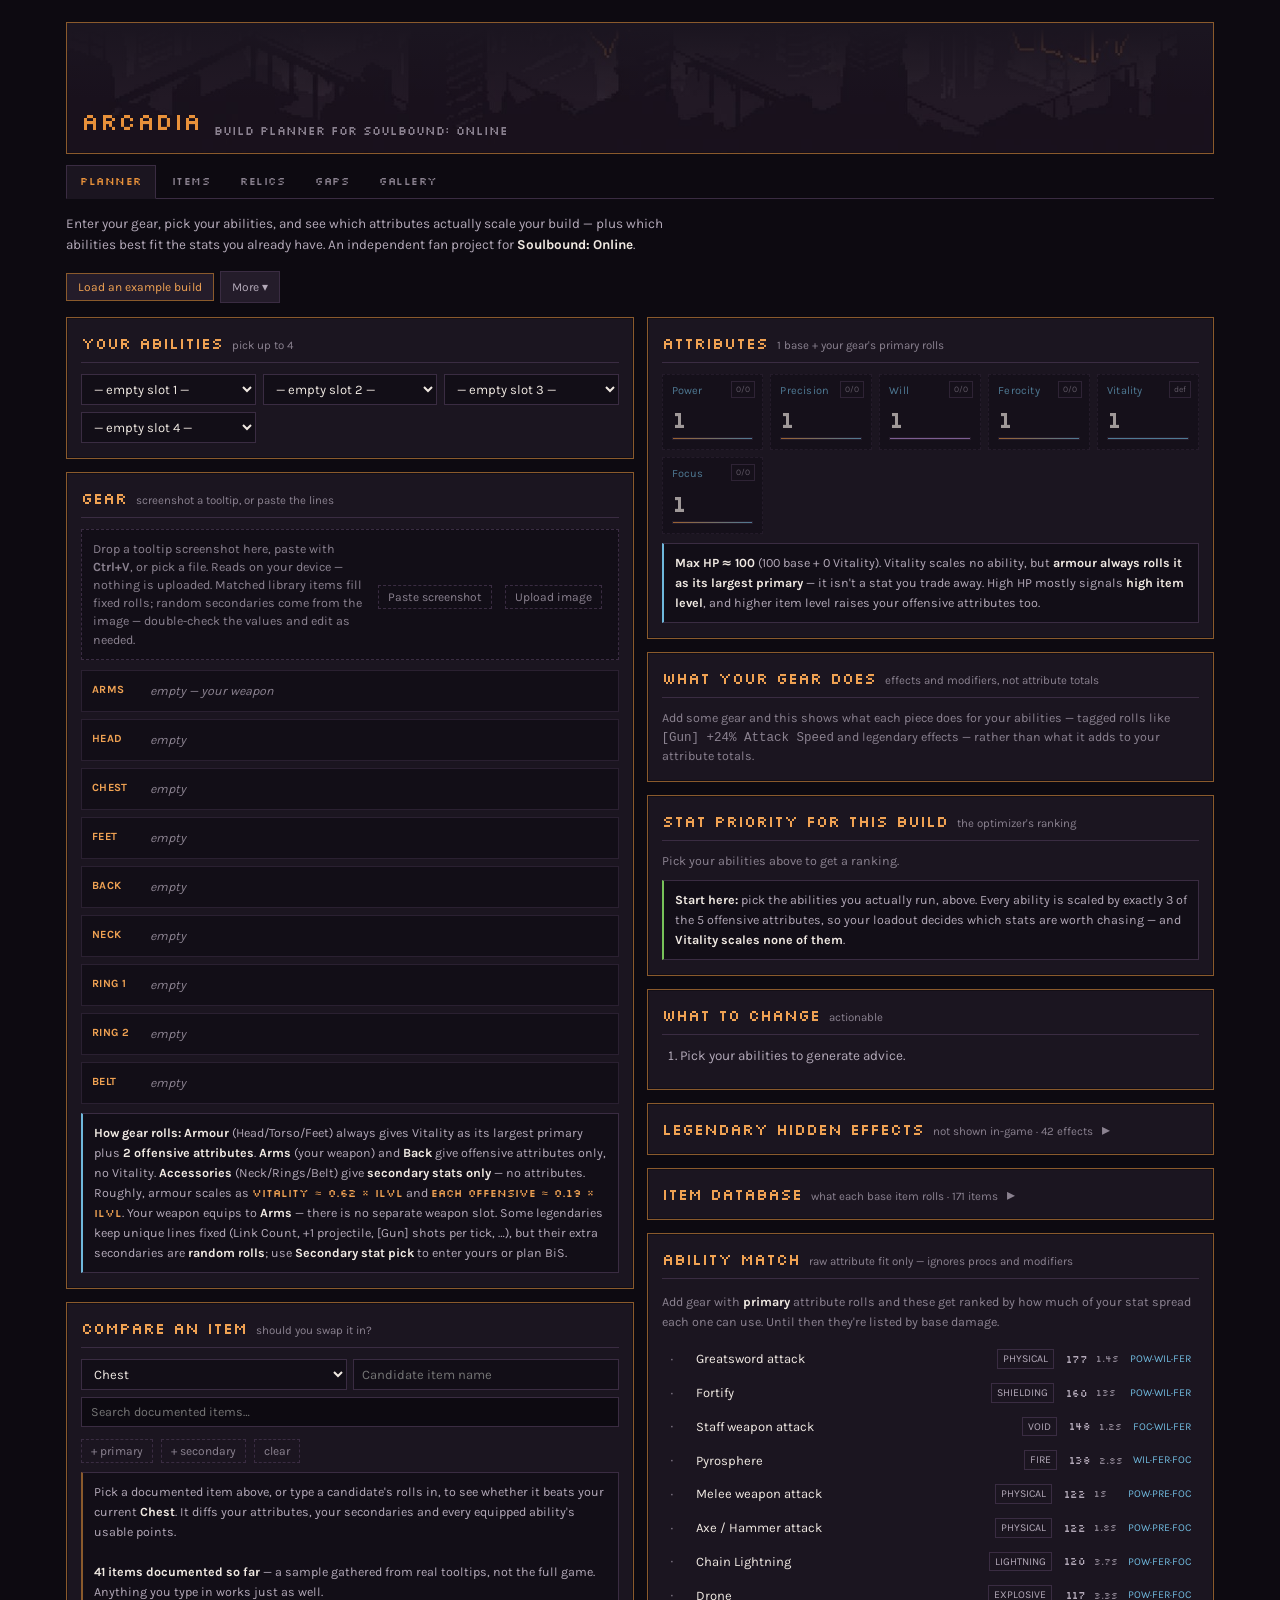
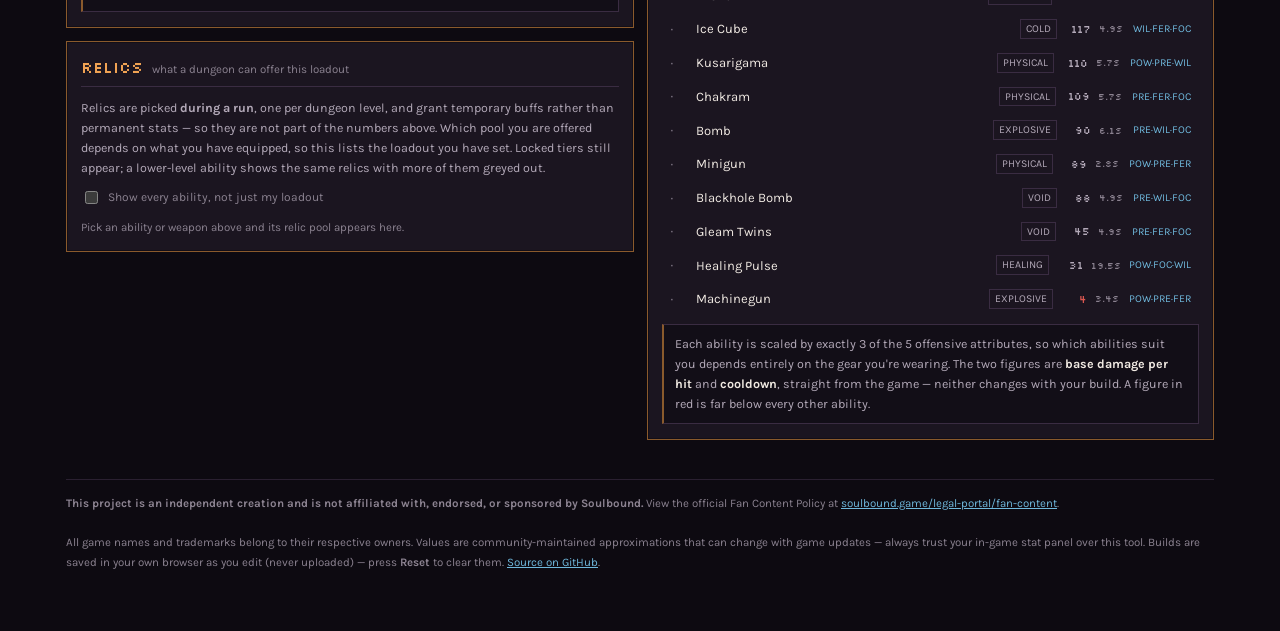
==== index.html @ 3fff6d4b "Put the gaps list in the nav It was reachable only from a line of body text on the item index, which" ====
<!doctype html>
<html lang="en">
<head>
<meta charset="utf-8"/>
<meta name="viewport" content="width=device-width, initial-scale=1"/>
<title>Arcadia — Build Planner &amp; Stat Optimizer for Soulbound: Online</title>
<meta name="description" content="Arcadia is a free build planner for Soulbound: Online. Find which of the six attributes — Power, Precision, Will, Ferocity, Vitality, Focus — actually scale your abilities, compare gear side by side, and share builds by link."/>
<link rel="canonical" href="https://arcadia.carl-prewitt.com/"/>
<meta name="robots" content="index,follow,max-image-preview:large"/>
<meta name="theme-color" content="#0D0A11"/>
<meta name="color-scheme" content="dark"/>
<meta property="og:type" content="website"/>
<meta property="og:site_name" content="Arcadia"/>
<meta property="og:title" content="Arcadia — Build Planner for Soulbound: Online"/>
<meta property="og:description" content="Arcadia: work out which attributes actually scale your Soulbound abilities, compare gear, and share builds by link. Free, no account, runs in your browser."/>
<meta property="og:url" content="https://arcadia.carl-prewitt.com/"/>
<!-- Absolute URL on purpose: Discord, Twitter and Slack crawlers fetch this
     separately and will not resolve a relative path or a data: URI. -->
<meta property="og:image" content="https://arcadia.carl-prewitt.com/og.jpg"/>
<meta property="og:image:width" content="1200"/>
<meta property="og:image:height" content="630"/>
<meta property="og:image:alt" content="Arcadia — a glowing amber letter A over a ruined city skyline, in pixel art."/>
<meta name="twitter:card" content="summary_large_image"/>
<meta name="twitter:title" content="Arcadia — Build Planner for Soulbound: Online"/>
<meta name="twitter:description" content="Which attributes actually scale your Soulbound abilities? Compare gear, plan builds, share by link."/>
<meta name="twitter:image" content="https://arcadia.carl-prewitt.com/og.jpg"/>
<link rel="icon" href="data:image/svg+xml,%3Csvg xmlns='http://www.w3.org/2000/svg' viewBox='0 0 32 32'%3E%3Crect width='32' height='32' fill='%231B1520'/%3E%3Crect x='3' y='3' width='26' height='26' fill='none' stroke='%23E8913A' stroke-width='2'/%3E%3Crect x='9' y='9' width='6' height='6' fill='%23E8913A'/%3E%3Crect x='17' y='17' width='6' height='6' fill='%236FB8DC'/%3E%3C/svg%3E"/>
<script type="application/ld+json">
{"@context":"https://schema.org","@graph":[
 {"@type":"WebApplication","name":"Arcadia",
  "applicationCategory":"GameApplication","operatingSystem":"Any (web browser)",
  "description":"Arcadia is a build planner and stat optimizer for the MMO Soulbound: Online. Calculates attribute totals, ranks which attributes scale your equipped abilities, compares gear, and shares builds by URL.",
  "offers":{"@type":"Offer","price":"0","priceCurrency":"USD"},
  "isAccessibleForFree":true,
  "browserRequirements":"Requires JavaScript",
  "about":{"@type":"VideoGame","name":"Soulbound: Online","publisher":{"@type":"Organization","name":"SpiderWare"}}},
 {"@type":"FAQPage","mainEntity":[
  {"@type":"Question","name":"Which attributes scale my abilities in Soulbound?",
   "acceptedAnswer":{"@type":"Answer","text":"Every ability is scaled by exactly three of the five offensive attributes — Power, Precision, Will, Ferocity and Focus. Vitality scales no ability at all; it only provides health, health regeneration and elemental resistances."}},
  {"@type":"Question","name":"Does Vitality increase damage in Soulbound?",
   "acceptedAnswer":{"@type":"Answer","text":"No. Vitality appears in no ability’s scaling, so it adds no damage. It is still unavoidable on armour, which always rolls Vitality as its largest primary stat, so high health mostly signals a high item level rather than a damage trade-off."}},
  {"@type":"Question","name":"What does item level mean in Soulbound?",
   "acceptedAnswer":{"@type":"Answer","text":"An item’s level equals the sum of its primary attribute points. Item level is therefore a fixed attribute budget, and two items of the same level differ only in how that budget is split between Vitality and offensive attributes."}},
  {"@type":"Question","name":"Do Soulbound stats have diminishing returns?",
   "acceptedAnswer":{"@type":"Answer","text":"Yes, for percentage stats. They follow a saturating curve, so the first point of an attribute is worth several times the thirty-fourth. Flat stats such as maximum health and health regeneration stay linear and never saturate."}}]}
]}
</script>
<link rel="stylesheet" href="arcadia.css?v=2c18959120"/>
</head>
<body>
<a href="#main" class="sr-only">Skip to planner</a>
<div class="wrap">
  <header role="banner"><h1>Arcadia</h1><span style="color:var(--faint);font-family:var(--mono);font-size:11.5px">build planner for Soulbound: Online</span></header>
  <!-- The catalogues used to be reachable only from a collapsed panel at the
       bottom of the page, which is no way to find anything. They are
       destinations rather than tool actions, so they live here rather than in
       the toolbar, where they would compete with the buttons that do things. -->
  <nav class="sitenav" aria-label="Sections">
    <a href="/" aria-current="page">Planner</a>
    <a href="/items">Items</a>
    <a href="/relics">Relics</a>
    <a href="/gaps">Gaps</a>
    <a href="/gallery.html">Gallery</a>
  </nav>
  <div class="tagline">Enter your gear, pick your abilities, and see which attributes actually scale your build &mdash; plus which abilities best fit the stats you already have. An independent fan project for <b>Soulbound: Online</b>.</div>

  <!-- One primary action, and it changes with state: an empty planner can't be
       shared, so the first thing offered is the thing that shows you what this
       does. Everything else is a later step and lives behind the overflow. -->
  <!-- Publish only makes sense once there's a build, so it appears with the share
       button rather than sitting dead on an empty page. Browse is a destination,
       not a tool action, so it's a link — visible always, but not competing with
       the buttons for weight. -->
  <div class="toolbar">
    <button class="btn primary" id="exampleBtn">Load an example build</button>
    <button class="btn primary" id="shareBtn" hidden>Copy share link</button>
    <button class="btn" id="pubBtn" hidden>Publish to gallery</button>
    <details class="more">
      <summary class="btn">More</summary>
      <div class="more-menu">
        <button class="btn" id="exportBtn">Export to file</button>
        <button class="btn" id="importBtn">Import from file</button>
        <button class="btn danger" id="clearBtn"
                title="Clears your gear, abilities and saved data">Reset everything</button>
      </div>
    </details>
    <input type="file" id="importFile" accept="application/json" style="display:none">
  </div>

  <div id="pubPanel" hidden>
    <div class="card" style="max-width:520px">
      <h2>Publish to the gallery <span class="hint">anyone can see this</span></h2>
      <input id="pubTitle" class="itemname-edit" maxlength="80" placeholder="Name your build — e.g. Heavy-hit Gleam Twins" aria-label="Build title">
      <input id="pubAuthor" class="itemname-edit" maxlength="40" placeholder="Your name (optional)" aria-label="Your name" style="margin-top:7px">
      <label class="sr-only" for="pubNotes">Notes about this build</label>
      <textarea id="pubNotes" class="qabox" rows="4" maxlength="800" style="width:100%;margin:7px 0 0"
        placeholder="How does it play? What should someone prioritise, and what would you swap first? (optional)"></textarea>
      <div class="fx" id="pubNotesCount" style="color:var(--faint);text-align:right;font-size:11.5px"></div>
      <div style="margin-top:9px;display:flex;gap:7px;flex-wrap:wrap">
        <button class="btn primary" id="pubGo">Publish</button>
        <button class="btn" id="pubCancel">Cancel</button>
      </div>
      <div class="note" id="pubMsg">Your gear, abilities and a title get published. Nothing else — no
        account, no email. You can ask for it to be removed at any time via the repo.</div>
    </div>
  </div>

  <main id="main" class="grid">
    <div>
      <div class="card" data-mo="1">
        <h2>Your abilities <span class="hint">pick up to 4</span></h2>
        <div class="lo" id="loadout"></div>
      </div>
      <div class="card" data-mo="2">
        <h2>Gear <span class="hint">screenshot a tooltip, or paste the lines</span></h2>
        <div class="shot" id="shotZone" tabindex="0"
             aria-label="Drop or paste an item tooltip screenshot">
          <div class="shot-top">
            <span class="shot-hint">Drop a tooltip screenshot here, paste with <b>Ctrl+V</b>, or pick a file. Reads on your device — nothing is uploaded. Matched library items fill fixed rolls; random secondaries come from the image — double-check the values and edit as needed.</span>
            <button type="button" class="addbtn" id="shotPaste">Paste screenshot</button>
            <button type="button" class="addbtn" id="shotFile">Upload image</button>
            <input type="file" id="shotInput" accept="image/*" hidden>
          </div>
          <div class="shot-status" id="shotStatus" hidden></div>
          <div id="shotPreview" hidden></div>
        </div>
        <div id="gear"></div>
        <div class="note info" id="itemRules"></div>
      </div>
      <div class="card" data-mo="8">
        <h2>Compare an item <span class="hint">should you swap it in?</span></h2>
        <div class="cmpbar">
          <select class="pick" id="cmpSlot" aria-label="Slot to compare against" onchange="setCmpSlot(this.value)"></select>
          <input class="itemname-edit" id="cmpName" placeholder="Candidate item name"
                 aria-label="Candidate item name" oninput="setCmpName(this.value)">
        </div>
        <div class="cmpbar libwrap" style="display:block">
          <input class="libfilter" id="cmpLibFilter" type="search" placeholder="Search documented items…"
                 aria-label="Search documented items" autocomplete="off"
                 oninput="libSearchCmp(this.value)" onfocus="libSearchCmp(this.value)"
                 onkeydown="libSearchKey(event,'__cmp')" style="width:100%;margin:0">
          <div class="libhits" id="libhits___cmp" hidden></div>
        </div>
        <div id="cmpRolls"></div>
        <button class="addbtn" onclick="addCmpRoll(1)">+ primary</button>
        <button class="addbtn" onclick="addCmpRoll(0)">+ secondary</button>
        <button class="addbtn" onclick="clearCmp()">clear</button>
        <div id="cmpOut"></div>
      </div>

      <div class="card" id="relicCard" data-mo="9">
        <h2>Relics <span class="hint">what a dungeon can offer this loadout</span></h2>
        <p class="relic-intro">Relics are picked <b>during a run</b>, one per dungeon level, and grant
          temporary buffs rather than permanent stats — so they are not part of the numbers above.
          Which pool you are offered depends on what you have equipped, so this lists the loadout
          you have set. Locked tiers still appear; a lower-level ability shows the same relics with
          more of them greyed out.</p>
        <label class="relic-all"><input type="checkbox" id="relicAll" onchange="renderRelics()">
          Show every ability, not just my loadout</label>
        <div id="relicBody"></div>
      </div>
    </div>

    <div>
      <div class="card" data-mo="3">
        <h2>Attributes <span class="hint">1 base + your gear's primary rolls</span></h2>
        <div class="attrs" id="attrs"></div>
        <div class="note" id="hpNote"></div>
      </div>
      <div class="card" data-mo="4">
        <h2>What your gear does <span class="hint">effects and modifiers, not attribute totals</span></h2>
        <div id="tagged"></div>
      </div>
      <div class="card" data-mo="5">
        <h2>Stat priority for this build <span class="hint">the optimizer's ranking</span></h2>
        <div id="priority"></div>
        <div class="note good" id="priNote"></div>
      </div>
      <div class="card" data-mo="6">
        <h2>What to change <span class="hint">actionable</span></h2>
        <ol class="advice" id="advice"></ol>
      </div>      <!-- These two are reference material, not answers. Open by request, so a
           player who came to compare one chest piece isn't scrolled past 7,000px
           of catalogue to reach their number. -->
      <details class="card ref" data-mo="10">
        <summary><h2>Legendary hidden effects <span class="hint">not shown in-game &middot; <span id="procCount">42</span> effects</span></h2></summary>
        <div id="procs"></div>
      </details>
      <details class="card ref" data-mo="11">
        <summary><h2>Item database <span class="hint">what each base item rolls &middot; <span id="itemCount">171</span> items</span></h2></summary>
        <label class="sr-only" for="itemq">Filter items</label>
        <input id="itemq" type="search" placeholder="filter — try &quot;t5 head&quot;, &quot;lunar&quot;, &quot;staff&quot;"
               oninput="renderItemDb()" style="width:100%;margin-bottom:8px">
        <div id="itemdb"></div>
        <div class="note" id="itemdbNote"></div>
        <p class="note"><a href="/items">Browse every item on its own page</a> &mdash; each one has a permalink you can paste in chat.</p>
      </details>
      <div class="card" data-mo="7">
        <h2>Ability match <span class="hint">raw attribute fit only &mdash; ignores procs and modifiers</span></h2>
        <div id="abilrank"></div>
        <div class="note" id="abilNote"></div>
      </div>
    </div>
  </main>
  <footer class="disc" id="disc"><b>This project is an independent creation and is not affiliated with, endorsed, or sponsored by Soulbound.</b> View the official Fan Content Policy at <a href="https://soulbound.game/legal-portal/fan-content" rel="noopener">soulbound.game/legal-portal/fan-content</a>.<br><br>All game names and trademarks belong to their respective owners. Values are community-maintained approximations that can change with game updates &mdash; always trust your in-game stat panel over this tool. Builds are saved in your own browser as you edit (never uploaded) &mdash; press <b>Reset</b> to clear them. <a href="https://github.com/rages4calm/arcadia" rel="noopener">Source on GitHub</a>.</footer>
</div>
<div class="toast" id="toast" role="status" aria-live="polite"></div>

<script src="data.js?v=3a790a31a4"></script>
<script src="app.js?v=2a5a3d4fa8"></script>
</body>
</html>
---- arcadia.css ----
/* Karla is one variable font covering both weights; it used to be
   embedded twice, byte-identical, for 64 KB of base64 in a file that is
   never cached. As files these are shared with the item pages too. */
@font-face{font-family:'Karla';src:url(fonts/karla.woff2) format('woff2');
  font-weight:400 700;font-style:normal;font-display:swap}
@font-face{font-family:'Silkscreen';src:url(fonts/silkscreen.woff2) format('woff2');
  font-weight:400;font-style:normal;font-display:swap}
/* Fonts are embedded rather than fetched: the page must stay a single
     self-contained file, work from disk, and satisfy a CSP that allows no
     third-party origins. Latin subset only. */




  /* ------------------------------------------------------------------
     Palette and type are lifted from Soulbound's own item tooltips: warm
     near-black panel, amber rule, item name in amber, stat labels in cyan
     against white values, requirements in green. Dark isn't a default here
     — the game is dark, and the point is that a build reads like something
     you'd see in game.
     ------------------------------------------------------------------ */
  :root{
    --void:#0D0A11; --panel:#1B1520; --panel2:#241C2A; --sunk:#120E17;
    --edge:#3A2C42; --edge2:#2A2031;
    --amber:#E8913A; --amber-dim:#8A5A2C; --amber-ink:#F0A253;
    --ink:#F0E9E2; --dim:#B3A9B8; --faint:#8B8290;
    --cyan:#6FB8DC; --green:#77C25A; --gold:#E8C24A; --red:#D9564F;
    --hair:#4A3A54;
    /* semantic aliases the markup already uses */
    --acc:var(--amber); --acc2:var(--cyan); --good:var(--green);
    --warn:var(--gold); --bad:var(--red); --hl:var(--gold);
    --off:#E8913A; --def:#6FB8DC; --hyb:#B98CD8;
    --pixel:"Silkscreen","Courier New",monospace;
    --mono:"Silkscreen","Courier New",monospace;
    --sans:"Karla",system-ui,-apple-system,sans-serif;
    --ease:cubic-bezier(.22,1,.36,1); --dur:140ms;
    --z-sticky:10; --z-toast:40;
  }
  *{box-sizing:border-box}
  @media (prefers-reduced-motion: reduce){
    *,*::before,*::after{animation-duration:.01ms!important;transition-duration:.01ms!important}
  }
  a:focus-visible,button:focus-visible,select:focus-visible,input:focus-visible,
  summary:focus-visible,details:focus-visible{outline:2px solid var(--amber);outline-offset:2px}
  /* links default to browser blue otherwise, which is the one colour that
     does not belong anywhere near this palette */
  a{color:var(--cyan)}
  a:hover{color:var(--amber-ink)}
  .sr-only{position:absolute;width:1px;height:1px;padding:0;margin:-1px;overflow:hidden;
    clip:rect(0 0 0 0);white-space:nowrap;border:0}

  body{margin:0;background:var(--void);color:var(--ink);
    font-family:var(--sans);font-size:14.5px;line-height:1.5}
  .wrap{max-width:1180px;margin:0 auto;padding:22px 16px 60px}

  /* --- masthead: the game's name-box, blown up ------------------------ */
  /* Original pixel art commissioned for this project — no game assets are used.
     The horizon is anchored to the bottom edge and the title sits in the empty
     sky above it, which is how the piece was composed. */
  header[role="banner"]{position:relative;display:flex;align-items:flex-end;
    gap:12px;flex-wrap:wrap;min-height:132px;
    border:1px solid var(--amber-dim);background:var(--panel);
    padding:14px;margin-bottom:11px;overflow:hidden;
    box-shadow:inset 0 0 0 1px var(--sunk)}
  header[role="banner"]:before{content:"";position:absolute;inset:0;
    background:url("[data-uri]") bottom center / cover no-repeat;
    opacity:.5}
  header[role="banner"]:after{content:"";position:absolute;inset:0;
    background:linear-gradient(180deg,var(--panel) 4%,transparent 58%)}
  header[role="banner"] h1,header[role="banner"] span{position:relative;z-index:1}
  header[role="banner"] h1{margin:0;font-family:var(--pixel);font-weight:400;
    font-size:22px;letter-spacing:.5px;color:var(--amber);text-transform:none}
  .tagline{color:var(--dim);font-size:13.5px;max-width:78ch;margin:0 0 15px;line-height:1.6}
  .tagline b{color:var(--ink);font-weight:700}

  /* --- panels: item-tooltip trade dress ------------------------------ */
  .card{background:var(--panel);border:1px solid var(--amber-dim);
    padding:13px 14px 15px;margin-bottom:13px;
    box-shadow:inset 0 0 0 1px var(--sunk)}
  .card h2{margin:0 0 11px;font-family:var(--pixel);font-weight:400;font-size:12.5px;
    letter-spacing:.4px;color:var(--amber-ink);text-transform:uppercase;
    border-bottom:1px solid var(--edge);padding-bottom:7px;
    display:flex;align-items:baseline;gap:9px;flex-wrap:wrap}
  .hint{font-family:var(--sans);font-size:11.5px;color:var(--faint);
    text-transform:none;letter-spacing:0;font-weight:400}
  .grid{display:grid;grid-template-columns:1fr 1fr;gap:13px;align-items:start}
  @media (max-width:920px){ .grid{grid-template-columns:1fr} }
  /* Phone: dissolve the two layout columns so the cards become one
     flow, then order them inputs -> answers -> tools -> reference,
     instead of the whole left column landing before any answer. */
  @media (max-width:920px){
    .grid{display:flex;flex-direction:column}
    .grid>div{display:contents}
    .grid [data-mo]{order:50}
    .grid [data-mo="1"]{order:1}
    .grid [data-mo="2"]{order:2}
    .grid [data-mo="3"]{order:3}
    .grid [data-mo="4"]{order:4}
    .grid [data-mo="5"]{order:5}
    .grid [data-mo="6"]{order:6}
    .grid [data-mo="7"]{order:7}
    .grid [data-mo="8"]{order:8}
    .grid [data-mo="9"]{order:9}
    .grid [data-mo="10"]{order:10}
    .grid [data-mo="11"]{order:11}
  }


  /* --- controls ------------------------------------------------------- */
  .toolbar{display:flex;gap:6px;flex-wrap:wrap;margin-bottom:14px;align-items:center}
  .btn{background:var(--panel2);border:1px solid var(--edge);color:var(--dim);
    padding:6px 11px;cursor:pointer;font-family:var(--pixel);font-size:10.5px;
    letter-spacing:.3px;text-transform:uppercase;transition:all var(--dur) var(--ease)}
  .btn:hover{border-color:var(--amber-dim);color:var(--ink);background:#2C2233}
  .btn.primary{border-color:var(--amber-dim);color:var(--amber-ink)}
  .btn.primary:hover{background:#33261C;border-color:var(--amber)}
  .addbtn{background:transparent;border:1px dashed var(--edge);color:var(--faint);
    padding:4px 9px;cursor:pointer;font-family:var(--pixel);font-size:9.5px;
    text-transform:uppercase;margin:5px 5px 0 0}
  .addbtn:hover{border-color:var(--amber-dim);color:var(--amber-ink)}
  input,select,textarea{background:var(--sunk);border:1px solid var(--edge);color:var(--ink);
    padding:6px 8px;font-family:var(--sans);font-size:13px}
  input:focus:not(:focus-visible),select:focus:not(:focus-visible),
  textarea:focus:not(:focus-visible){border-color:var(--amber-dim);outline:none}
  input:focus,select:focus,textarea:focus{border-color:var(--amber-dim)}
  select.pick{width:100%;font-family:var(--sans)}
  .itemname-edit{width:100%}
  .cmpbar{display:flex;gap:6px;margin-bottom:7px}
  .nameRow{display:flex;gap:6px;margin-bottom:7px} .nameRow input.lv{width:78px}
  .lo{display:grid;grid-template-columns:repeat(auto-fit,minmax(min(165px,100%),1fr));gap:7px}

  /* --- attribute block: the game's Primary section -------------------- */
  .attrs{display:grid;grid-template-columns:repeat(auto-fit,minmax(96px,1fr));gap:7px}
  .attr{position:relative;background:var(--sunk);border:1px solid var(--edge2);padding:8px 9px 9px}
  .attr .k{display:block;font-family:var(--sans);font-size:11px;color:var(--cyan);
    letter-spacing:.2px;margin-bottom:2px}
  .attr .val{font-family:var(--pixel);font-size:20px;font-weight:400;color:var(--ink)}
  .attr .cov{position:absolute;top:6px;right:7px;font-size:8.5px;font-family:var(--pixel);
    padding:1px 4px;border:1px solid var(--edge)}
  .attr.t-off{border-left:2px solid var(--amber)}
  .attr.t-def{border-left:2px solid var(--cyan)}
  .attr.t-hyb{border-left:2px solid var(--hyb)}

  /* --- gear slots ------------------------------------------------------ */
  .slot{background:var(--sunk);border:1px solid var(--edge2);padding:9px 10px;margin-bottom:7px}
  .slotname{font-family:var(--pixel);font-size:10px;text-transform:uppercase;
    letter-spacing:.4px;color:var(--amber-ink)}
  .itemname{color:var(--ink);font-size:13px}
  .ilvl{font-family:var(--pixel);font-size:9.5px;color:var(--faint)}
  .lvbadge{font-family:var(--pixel);font-size:9px;color:var(--gold);
    border:1px solid var(--amber-dim);padding:1px 5px}
  .rollrow{display:flex;gap:5px;align-items:center;margin-top:5px;flex-wrap:wrap}
  .rollrow .n{flex:1;min-width:110px} .rollrow .v{width:78px}
  .rollrow .p,.rollrow .dl{flex:0 0 auto}
  .tag,.tagsel{font-family:var(--sans);font-size:11.5px}
  .kind{font-family:var(--pixel);font-size:9px;color:var(--faint);text-transform:uppercase}
  .pri{color:var(--amber-ink)}
  .eff{font-family:var(--pixel);font-size:9.5px;padding:1px 5px;white-space:nowrap;
    border:1px solid var(--edge)}
  .dn{color:var(--faint)} .up{color:var(--green)}

  /* --- stat rows: value white, label cyan, exactly as in game ---------- */
  .arow{display:flex;align-items:center;gap:8px;padding:5px 7px;border:1px solid transparent}
  .arow+.arow{margin-top:2px}
  .arow.eq{background:#241C2A;border-color:var(--amber-dim)}
  .arow.sug{background:#1A2418;border-color:#3D5A34}
  .arow .rank{font-family:var(--pixel);font-size:9.5px;color:var(--faint);min-width:18px}
  .arow .nm{flex:1;min-width:0;overflow:hidden;text-overflow:ellipsis;white-space:nowrap;
    font-size:13px;color:var(--ink)}
  .arow .ty{font-family:var(--pixel);font-size:9px;padding:1px 5px;
    border:1px solid var(--edge);color:var(--dim);text-transform:uppercase}
  .arow .dmg{font-family:var(--pixel);font-size:9.5px;color:var(--dim);min-width:26px;
    text-align:right}
  .arow .dmg.weak{color:var(--red)}
  .arow .cd{font-family:var(--pixel);font-size:9px;color:var(--faint);min-width:26px}
  .scoped-sum{font-size:12.5px;line-height:1.55;color:var(--dim);
    border-left:2px solid var(--amber-dim);padding:2px 0 2px 10px;margin-bottom:11px}
  .scoped-sum .dim,.arow .dim{color:var(--faint)}
  .scoped-h{font-family:var(--pixel);font-size:9.5px;text-transform:uppercase;letter-spacing:.4px;
    color:var(--faint);margin:11px 0 5px}
  .scoped-h.bad{color:#E0996B}
  .arow .sc{font-family:var(--pixel);font-size:12px;min-width:34px;text-align:right;color:var(--ink)}
  .arow .by{font-family:var(--pixel);font-size:9px;color:var(--cyan);white-space:nowrap;flex:0 0 auto}
  .badge{font-size:8.5px;font-family:var(--pixel);padding:1px 5px;border:1px solid var(--edge)}
  .badge.eq{color:var(--amber-ink);border-color:var(--amber-dim)}
  .badge.sug{color:var(--green);border-color:#3D5A34}

  /* --- hidden-effect callouts ----------------------------------------- */
  .fx{font-size:12.5px;color:var(--dim);line-height:1.5}
  .fxbox{background:var(--sunk);border:1px solid var(--edge);
    border-left:2px solid var(--amber);padding:8px 10px;margin:6px 0 9px;
    font-size:12.5px;color:var(--dim)}
  .fxbox b{color:var(--amber-ink)}
  .fxtag{display:inline-block;font-family:var(--pixel);font-size:8.5px;letter-spacing:.5px;
    text-transform:uppercase;border:1px solid var(--amber-dim);color:var(--amber-ink);
    padding:1px 5px;margin-right:6px}
  .fxwho{color:var(--faint);font-size:11.5px;margin-top:4px}
  .verdict{font-family:var(--pixel);font-size:11px;text-transform:uppercase;letter-spacing:.3px}
  .why{color:var(--faint);font-size:12px;margin-top:3px}
  .eqv{color:var(--cyan)}

  .empty{color:var(--faint);font-size:12.5px;line-height:1.6;padding:2px 0}
  .empty b{color:var(--ink)}
  .note{font-size:12.5px;color:var(--dim);background:var(--sunk);border:1px solid var(--edge);
    border-left:2px solid var(--amber-dim);padding:9px 11px;margin-top:9px;line-height:1.6}
  .note b{color:var(--ink)} .note code{font-family:var(--pixel);font-size:11px;color:var(--amber-ink)}
  .note.info{border-left-color:var(--cyan)}
  .note.warn{border-left-color:var(--gold)}
  .secpick-note{margin:10px 0 6px}
  .rollrow .kind.pick{color:var(--cyan)}
  .bar{height:3px;background:var(--sunk);border:1px solid var(--edge2);overflow:hidden}
  .bar>i{display:block;height:100%;background:var(--amber)}
  .h{font-family:var(--pixel);font-size:10px;text-transform:uppercase;color:var(--faint);
    letter-spacing:.4px;margin:10px 0 5px}
  .t-off{color:var(--amber)} .t-def{color:var(--cyan)} .t-hyb{color:var(--hyb)}

  .qa{border:1px solid var(--edge2);background:var(--sunk);margin-top:7px}
  .qa summary{cursor:pointer;padding:7px 9px;font-size:12.5px;color:var(--dim);list-style:none}
  .qa summary::-webkit-details-marker{display:none}
  .qa summary:before{content:"+ ";font-family:var(--pixel);color:var(--amber-ink)}
  .qa[open] summary{border-bottom:1px solid var(--edge2)}
  .qa[open] summary:before{content:"- "}
  .qabox{width:calc(100% - 18px);margin:8px 9px 0;background:var(--void);
    border:1px solid var(--edge);color:var(--ink);padding:7px;
    font-family:var(--sans);font-size:12.5px;resize:vertical}
  .qa .addbtn{margin:6px 9px 9px}

  /* --- screenshot → gear ---------------------------------------------- */
  .shot{border:1px dashed var(--edge);background:var(--sunk);padding:10px 11px;margin-bottom:10px;
    transition:border-color var(--dur) var(--ease),background var(--dur) var(--ease)}
  .shot.drag{border-color:var(--amber-dim);background:#1E1826}
  .shot-top{display:flex;gap:8px;flex-wrap:wrap;align-items:center}
  .shot-hint{flex:1;min-width:140px;font-size:12.5px;color:var(--faint);line-height:1.45}
  .shot-status{font-size:12.5px;color:var(--cyan);margin-top:8px}
  .shot-status.err{color:var(--red)}
  .shot-prev{display:flex;gap:12px;margin-top:10px;align-items:flex-start;flex-wrap:wrap}
  .shot-prev img{width:96px;height:auto;border:1px solid var(--edge2);background:var(--void);
    image-rendering:pixelated;flex:0 0 auto}
  .shot-meta{flex:1;min-width:180px;font-size:13px;line-height:1.5;color:var(--dim)}
  .shot-meta b{color:var(--ink);font-weight:600}
  .shot-meta .slotpill{display:inline-block;font-size:11px;padding:2px 7px;border:1px solid var(--amber-dim);
    color:var(--amber-ink);margin-left:6px;vertical-align:middle}
  .shot-rolls{margin:7px 0 0;padding:0;list-style:none}
  .shot-rolls li{font-size:12.5px;color:var(--dim);padding:2px 0}
  .shot-rolls li .k{color:var(--faint);font-size:11px;margin-right:6px}
  .shot-rolls li.fix{color:var(--cyan)}
  .shot-rolls li.db .k{color:var(--amber-ink)}
  .shot-rolls li.ocr .k{color:var(--cyan)}
  .shot-rolls li.bad{color:var(--red)}
  .shot-rolls li.bad .k{color:var(--red)}
  .radv{border:1px solid var(--amber-dim);background:#1B1520;padding:11px 12px;margin-bottom:14px}
  .radv h3{font-family:var(--pixel);font-size:10px;text-transform:uppercase;letter-spacing:.5px;
    color:var(--amber-ink);margin:0 0 7px}
  .radv .lead{color:var(--dim);font-size:12.5px;line-height:1.55;margin:0 0 9px}
  .radv .theme{display:inline-block;border:1px solid var(--edge);color:var(--faint);
    font-size:10.5px;padding:1px 6px;margin:0 4px 4px 0}
  .radv ul{margin:0;padding-left:18px}
  .radv li{color:var(--dim);font-size:12.5px;line-height:1.5;margin:3px 0}
  .radv li .ab{color:var(--cyan)}
  .radv li .why{color:var(--faint);font-size:11.5px}
  .radv .bad li .why{color:#E0996B}
  .radv .bad h3{color:#E0996B}
  .radv .bad{margin-top:10px;border-top:1px solid var(--edge2);padding-top:9px}
  .relic-intro{color:var(--dim);font-size:12.5px;line-height:1.6;margin:0 0 10px}
  .relic-all{display:flex;gap:7px;align-items:center;color:var(--faint);font-size:12px;
    margin-bottom:12px;cursor:pointer}
  .relic-ab{border:1px solid var(--edge2);background:var(--sunk);margin-bottom:8px}
  .relic-ab>summary{cursor:pointer;padding:9px 11px;list-style:none;display:flex;
    align-items:center;gap:9px;flex-wrap:wrap}
  .relic-ab>summary::-webkit-details-marker{display:none}
  .relic-ab>summary::before{content:"\25B8";color:var(--faint);font-size:10px}
  .relic-ab[open]>summary::before{content:"\25BE"}
  .relic-ab .an{color:var(--amber-ink);font-size:13px}
  .relic-ab .ac{color:var(--faint);font-size:11.5px;margin-left:auto}
  .relic-ab .eq{border:1px solid var(--amber-dim);color:var(--amber-ink);font-size:10px;
    padding:1px 6px;font-family:var(--pixel)}
  .relic-in{padding:2px 11px 11px}
  .relic-br{margin-top:9px}
  .relic-br .bn{color:var(--cyan);font-size:12px;margin-bottom:3px}
  .relic-br ol{margin:0;padding-left:20px}
  .relic-br li,.relic-sa li{color:var(--dim);font-size:12.5px;line-height:1.55;margin:2px 0}
  .relic-sa{margin-top:11px;border-top:1px solid var(--edge2);padding-top:8px}
  .relic-sa .bn{color:var(--faint);font-size:11px;font-family:var(--pixel);
    text-transform:uppercase;letter-spacing:.4px;margin-bottom:4px}
  .relic-sa ul{margin:0;padding-left:20px}
  .rtag{font-size:10px;padding:1px 5px;margin-left:5px;border:1px solid var(--edge);
    color:var(--faint);white-space:nowrap}
  .rtag.dot{border-color:#7A4430;color:#E0996B}
  .rtag.conv{border-color:var(--cyan-dim,#2E5468);color:var(--cyan)}

  .shot-rolls li.uncertain{color:var(--gold)}
  .shot-value{width:64px;margin:0 5px 0 1px;padding:2px 5px;background:var(--void);
    border:1px solid var(--edge2);color:var(--ink);font:inherit;font-size:12.5px}
  .shot-value:focus{border-color:var(--amber-dim)}
  .shot-value:focus:not(:focus-visible){outline:none}
  .shot-rolls li .note{display:block;font-size:11.5px;color:var(--faint);margin:1px 0 4px 2.6em}
  .shot-rolls li.bad .note{color:#e08596}
  .shot-rolls li.uncertain .note{color:var(--gold)}
  .shot-warn{margin-top:8px;font-size:12.5px;color:var(--gold);line-height:1.45}
  .shot-actions{display:flex;gap:7px;flex-wrap:wrap;margin-top:9px}
  .libwrap{margin-bottom:7px;position:relative}
  .libfilter{width:100%;margin-bottom:5px;background:var(--void);border:1px solid var(--edge);
    color:var(--ink);padding:7px 9px;font-family:var(--sans);font-size:12.5px}
  .libhits{position:absolute;left:0;right:0;top:100%;z-index:20;max-height:220px;overflow:auto;
    background:var(--panel2);border:1px solid var(--amber-dim);box-shadow:0 8px 22px rgba(0,0,0,.55)}
  .libhits[hidden]{display:none}
  .libhit{display:block;width:100%;text-align:left;border:0;border-bottom:1px solid var(--edge2);
    background:transparent;color:var(--ink);padding:9px 11px;font:inherit;font-size:12.5px;cursor:pointer}
  .libhit:hover,.libhit:focus,.libhit.active{background:#1E1826;color:var(--amber-ink)}
  .libhit:focus:not(:focus-visible){outline:none}
  .libhit .meta{color:var(--faint);font-size:11.5px}
  .libhits .libempty{padding:10px 11px;color:var(--faint);font-size:12.5px}
  .rollrow.locked{opacity:.9}
  .rollrow .kind.fixed{color:var(--amber-ink)}
  .rollrow button.dup{color:var(--cyan);border-color:var(--edge)}
  .slot .body{display:flex;flex-direction:column}
  @media (max-width:520px){
    .qa{order:-1;margin-top:0;margin-bottom:10px;border-color:var(--amber-dim)}
    .qa summary{font-size:14px;padding:12px;font-weight:600;color:var(--ink)}
    .qabox{font-size:16px;min-height:120px;padding:10px}
    .qa .addbtn{display:block;width:calc(100% - 18px);margin:8px 9px 12px;padding:12px 14px;
      font-size:15px;font-weight:600;text-align:center}
    .libfilter{font-size:16px;padding:10px 11px}
    .libhits{max-height:260px}
    .libhit{padding:12px 11px;font-size:14px}
    /* WCAG 2.5.8 asks for 24px; these were 22-23px and are the controls a
       player uses most, one per roll, several per slot. */
    .rollrow select,.rollrow input,.rollrow button{min-height:34px}
    .rollrow button{min-width:34px}
    .shot-value{min-height:34px;font-size:16px}
  }

  .toast{position:fixed;left:50%;bottom:24px;transform:translateX(-50%);
    background:var(--panel2);border:1px solid var(--amber-dim);color:var(--ink);
    padding:14px 18px;font-family:var(--pixel);font-size:11px;text-transform:uppercase;
    z-index:var(--z-toast);box-shadow:0 10px 36px rgba(0,0,0,.65);max-width:min(420px,92vw);
    display:flex;align-items:center;justify-content:center;gap:12px;flex-wrap:wrap;text-align:center;
    line-height:1.45}
  .disc{color:var(--faint);font-size:11.5px;margin-top:26px;line-height:1.7;
    border-top:1px solid var(--edge2);padding-top:14px}
  .disc a{color:var(--cyan)}

  /* --- gear slot = a collapsed inventory line ------------------------- */
  .card,.slot,.arow,.dl,.pri{min-width:0}
  .slot{padding:0;overflow:hidden}
  .slot summary{list-style:none;cursor:pointer;padding:8px 10px;display:flex;gap:8px;
    align-items:center;background:var(--sunk);transition:background var(--dur) var(--ease)}
  .slot summary::-webkit-details-marker{display:none}
  .slot summary:hover{background:#1E1826}
  .slot[open] summary{border-bottom:1px solid var(--edge2)}
  .slotname{min-width:50px;flex:0 0 auto}
  .itemname{flex:1;min-width:0;overflow:hidden;text-overflow:ellipsis;white-space:nowrap;
    font-weight:500}
  .itemname.empty{color:var(--faint);font-weight:400;font-style:italic}
  .eff{flex:0 0 auto}
  .eff.hi{color:var(--green);border-color:#3D5A34}
  .eff.mid{color:var(--gold);border-color:#6A5A28}
  .eff.lo{color:var(--red);border-color:#6A2F2C}
  .slot .body{padding:9px 11px 11px;background:var(--panel)}

  /* ------------------------------------------------------------------
     Silkscreen is a bitmap face: it only renders on its own pixel grid,
     at multiples of 8. Below ~14px it stops reading as pixel art and
     starts reading as smudge — measured, most of the ink is anti-aliased
     partials — and it costs MORE width per glyph than Karla while doing it.
     So it earns the big moments (masthead, panel titles, the headline
     number) and nothing else. Every numeral and every small label is Karla,
     because the numbers are the entire payload of this tool.
     ------------------------------------------------------------------ */
  header[role="banner"] h1{font-size:24px}
  .card h2{font-size:16px;letter-spacing:0}
  .attr .val{font-size:24px}
  .arow .sc,.ilvl,.eff,.attr .cov,.lvbadge,.badge,.fxtag,.kind,.rank,
  .arow .by,.arow .ty,.slotname,.btn,.addbtn,.h,.verdict{
    font-family:var(--sans);letter-spacing:0}
  .btn,.addbtn{font-size:12px;text-transform:none}
  .slotname{font-size:11px;letter-spacing:.3px;font-weight:700}
  .arow .sc,.ilvl,.eff,.lvbadge,.attr .cov{font-variant-numeric:tabular-nums}
  .arow .ty,.arow .by,.badge,.fxtag,.kind{font-size:10.5px;text-transform:none}
  .h{font-size:11px;font-weight:700}

  /* the answer, sized like an answer -------------------------------- */
  .verdict{display:block;font-size:22px;line-height:1.25;font-weight:700;
    text-transform:none;padding:11px 13px;border:1px solid var(--edge);margin-bottom:9px}
  .verdict.good{background:#16210F;border-color:#3D5A34;color:#B6E5A8}
  .verdict.bad{background:#221319;border-color:#6A2F2C;color:#F0A9B3}
  .verdict.mixed{background:#221D10;border-color:#6A5A28;color:#E8D3A0}

  /* rules the renderer emits — restoring these in the new palette ---- */
  .attr.used{border-color:var(--amber-dim)}
  .attr.unused{opacity:.62;border-style:dashed}
  .cov.c3,.cov.c4{color:var(--green);border-color:#3D5A34}
  .cov.c2{color:var(--gold);border-color:#6A5A28}
  .cov.c1{color:var(--amber-ink);border-color:var(--amber-dim)}
  .cov.c0{color:var(--faint);border-color:var(--edge)}
  .note.good{border-left-color:var(--green)}
  ol.advice{margin:0;padding-left:18px}
  ol.advice li{margin:8px 0;font-size:13.5px;color:var(--dim)}
  ol.advice li b{color:var(--ink)}
  ol.advice li .why{display:block;font-size:12px;color:var(--faint);margin-top:2px}
  .toast{opacity:0;pointer-events:none;transition:opacity var(--dur) var(--ease)}
  .toast.on{opacity:1;pointer-events:auto}

  /* ------------------------------------------------------------------
     The honest tooltip. Deliberately a replica of the in-game item panel —
     amber name, cyan stat labels, white values — up to the rule. Everything
     below the rule is what the game does not tell you, and it is marked as
     such rather than blended in, because the distinction is the point.
     ------------------------------------------------------------------ */
  .tt{background:#150F1A;border:1px solid var(--amber);padding:11px 13px 12px;
    margin-bottom:10px;box-shadow:inset 0 0 0 1px #0A070E, 0 3px 14px rgba(0,0,0,.5)}
  .ttname{font-family:var(--pixel);font-size:16px;color:var(--amber);line-height:1.35}
  .ttsub{font-size:12px;color:var(--amber-ink);opacity:.85;margin-bottom:9px}
  .tthead{font-size:12.5px;font-weight:700;color:var(--ink);margin:9px 0 3px}
  .tthead.dim{color:var(--faint)}
  .ttrow{display:flex;gap:8px;align-items:baseline;font-size:13px;line-height:1.55}
  .ttv{color:var(--ink);font-variant-numeric:tabular-nums;white-space:nowrap}
  .ttl{color:var(--cyan)}
  .ttph .ttv{color:var(--faint);font-style:italic}
  .ttrule{height:1px;background:var(--amber-dim);margin:11px -13px 0;opacity:.65}
  .ttnote{font-size:12px;color:var(--faint);line-height:1.55;margin-top:3px}

  /* toolbar overflow ---------------------------------------------------- */
  .more{position:relative}
  .more>summary{list-style:none;display:inline-block}
  .more>summary::-webkit-details-marker{display:none}
  .more>summary:after{content:" ▾"}
  .more-menu{position:absolute;top:calc(100% + 4px);left:0;z-index:var(--z-sticky);
    display:flex;flex-direction:column;gap:4px;padding:6px;min-width:190px;
    background:var(--panel2);border:1px solid var(--amber-dim);
    box-shadow:0 8px 24px rgba(0,0,0,.55)}
  .more-menu .btn{text-align:left;text-decoration:none;display:block}
  .btn.danger{color:var(--red);border-color:#6A2F2C}
  .btn.danger:hover{background:#2A1618;border-color:var(--red)}
  /* Reads as a link but sits beside real buttons, so people missed it. Same
     .btn shape as its neighbours, kept on the right so it stays a separate act
     from the destructive controls in the More menu. */
  .gallerylink{margin-left:auto;text-decoration:none;display:inline-block}
  @media (max-width:520px){ .gallerylink{margin-left:0} }

  /* Section nav. Sits under the masthead as a row of tabs, so the catalogues
     are reachable from anywhere instead of only from a collapsed panel at the
     foot of the page. The current section is marked rather than linked-looking,
     which is what aria-current is describing to a screen reader. */
  .sitenav{display:flex;gap:2px;flex-wrap:wrap;margin:0 0 14px;
    border-bottom:1px solid var(--edge)}
  .sitenav a{font-family:var(--pixel);font-size:10.5px;letter-spacing:.5px;
    color:var(--faint);text-decoration:none;padding:8px 13px;
    border:1px solid transparent;border-bottom:none;margin-bottom:-1px;
    transition:color var(--dur) var(--ease),background var(--dur) var(--ease)}
  .sitenav a:hover{color:var(--amber-ink);background:var(--panel)}
  .sitenav a[aria-current="page"]{color:var(--amber);background:var(--panel);
    border-color:var(--edge);border-bottom:1px solid var(--panel)}
  @media (max-width:520px){ .sitenav a{padding:8px 10px;font-size:10px} }

  /* reference panels open on request ---------------------------------- */
  .card.ref{padding:0}
  .card.ref>summary{list-style:none;cursor:pointer;padding:13px 14px}
  .card.ref>summary::-webkit-details-marker{display:none}
  .card.ref>summary h2{margin:0;border:0;padding:0}
  .card.ref>summary h2:after{content:" ▸";color:var(--faint)}
  .card.ref[open]>summary h2:after{content:" ▾"}
  .card.ref[open]>summary{border-bottom:1px solid var(--edge)}
  .card.ref>*:not(summary){margin:0 14px 14px}
  .card.ref>summary:hover h2{color:var(--amber)}

  /* --- layout rules the rewrite lost. Without these the priority rows and
         the comparison table collapse into run-together text. ------------- */
  .pri{display:flex;align-items:center;gap:8px;padding:6px 0;border-bottom:1px solid var(--edge2)}
  .pri .p{font-size:11px;color:var(--faint);min-width:16px;font-variant-numeric:tabular-nums}
  .pri .nm{flex:1;font-weight:600;color:var(--ink)}
  .pri .tag{font-size:10.5px;padding:1px 6px;border:1px solid var(--edge);color:var(--dim)}
  .pri .v{font-size:13px;min-width:34px;text-align:right;font-variant-numeric:tabular-nums}
  .dl{display:grid;grid-template-columns:1fr auto auto auto;gap:3px 10px;
      font-size:12.5px;margin-top:10px}
  .dl .h{font-size:10.5px;color:var(--faint);border-bottom:1px solid var(--edge);
      padding-bottom:3px;margin:0}
  .dl .k{color:var(--dim)}
  .dl .v{text-align:right;font-variant-numeric:tabular-nums}
  .rollrow select{flex:1 1 100%;min-width:0}
  .rollrow input[type=number]{width:84px}
  .cmpbar select{max-width:none;flex:1 1 100%}
  .tagsel{max-width:none;flex:1 1 auto}
  .attr .bar>i{display:block;height:100%}
  @media (max-width:920px){
    .attrs{grid-template-columns:repeat(2,1fr)}
    .lo{grid-template-columns:1fr}
    .dl{gap:3px 6px;font-size:12px}
    .pri{flex-wrap:wrap} .pri .nm{flex:1 1 auto}
  }

  /* a skip link that actually appears when focused -------------------- */
  .sr-only:focus{position:fixed;top:8px;left:8px;width:auto;height:auto;
    clip:auto;padding:9px 13px;background:var(--panel2);color:var(--ink);
    border:1px solid var(--amber);z-index:var(--z-toast)}
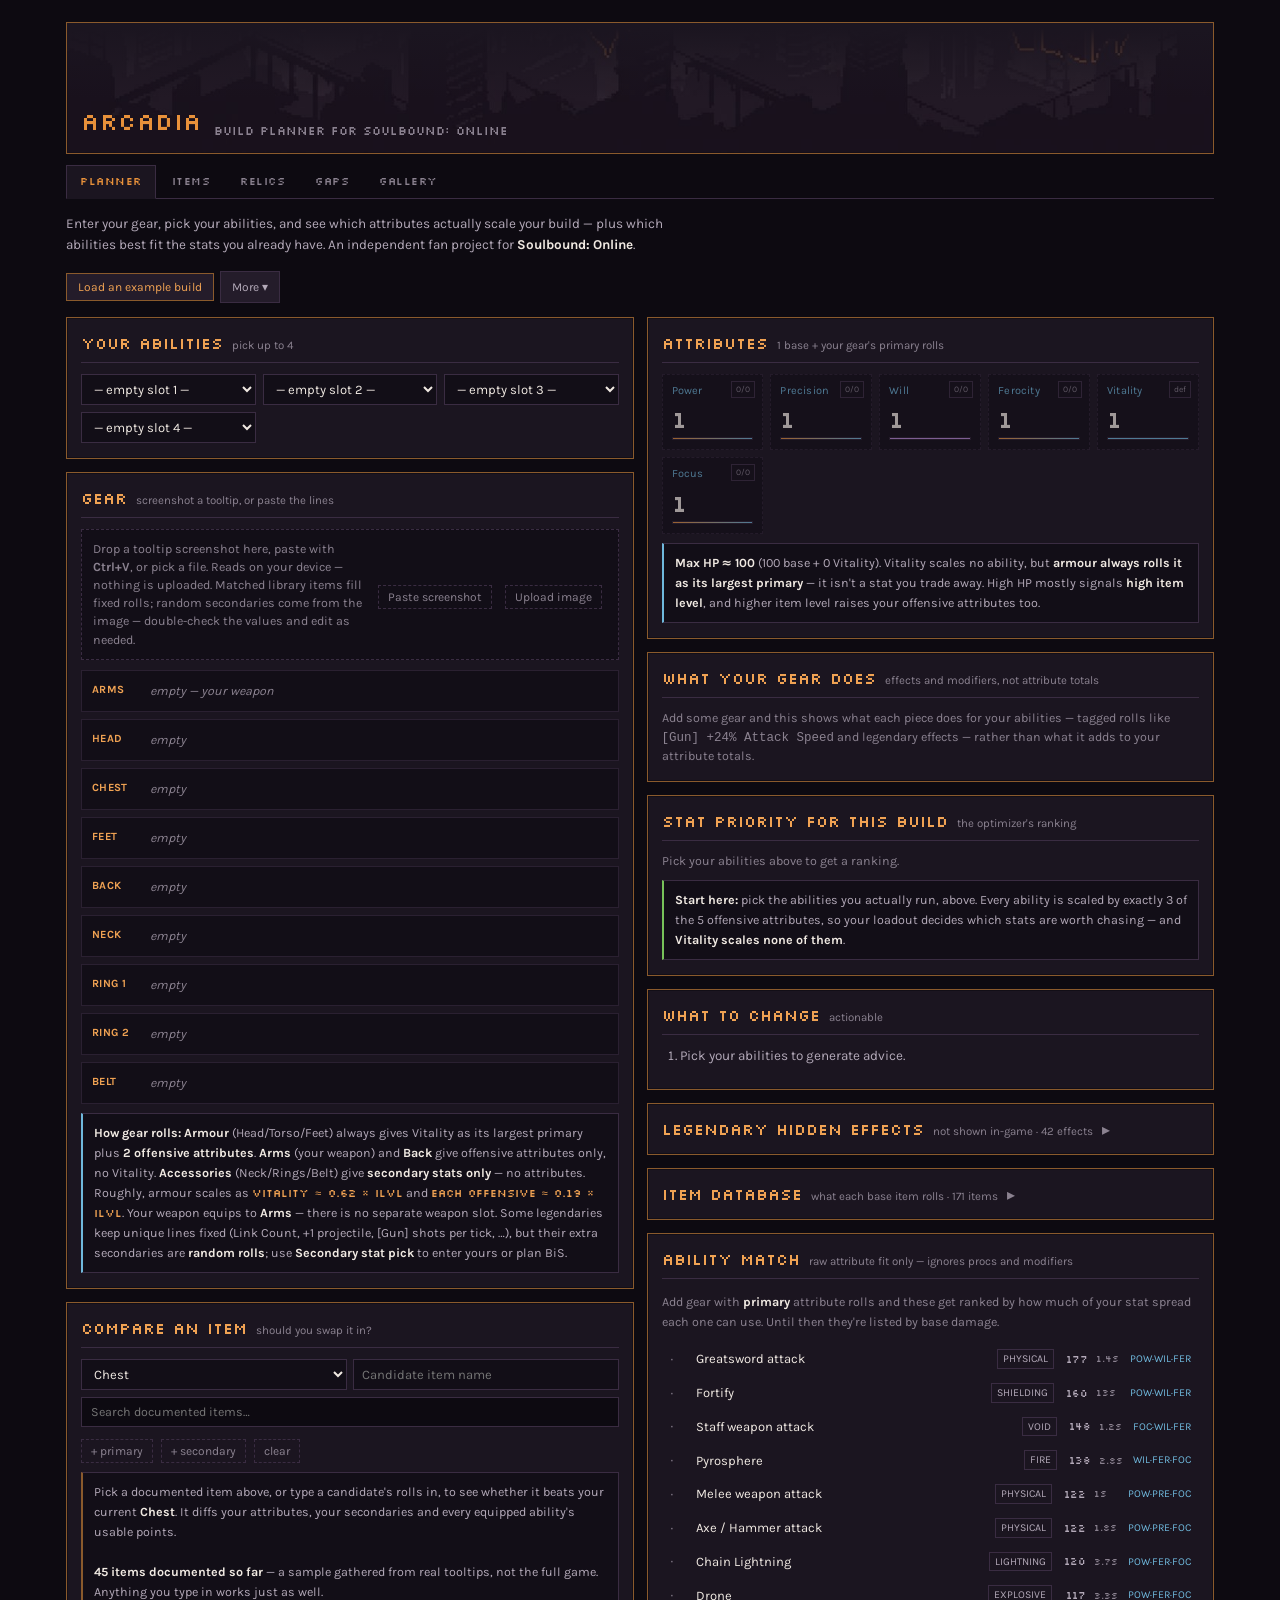
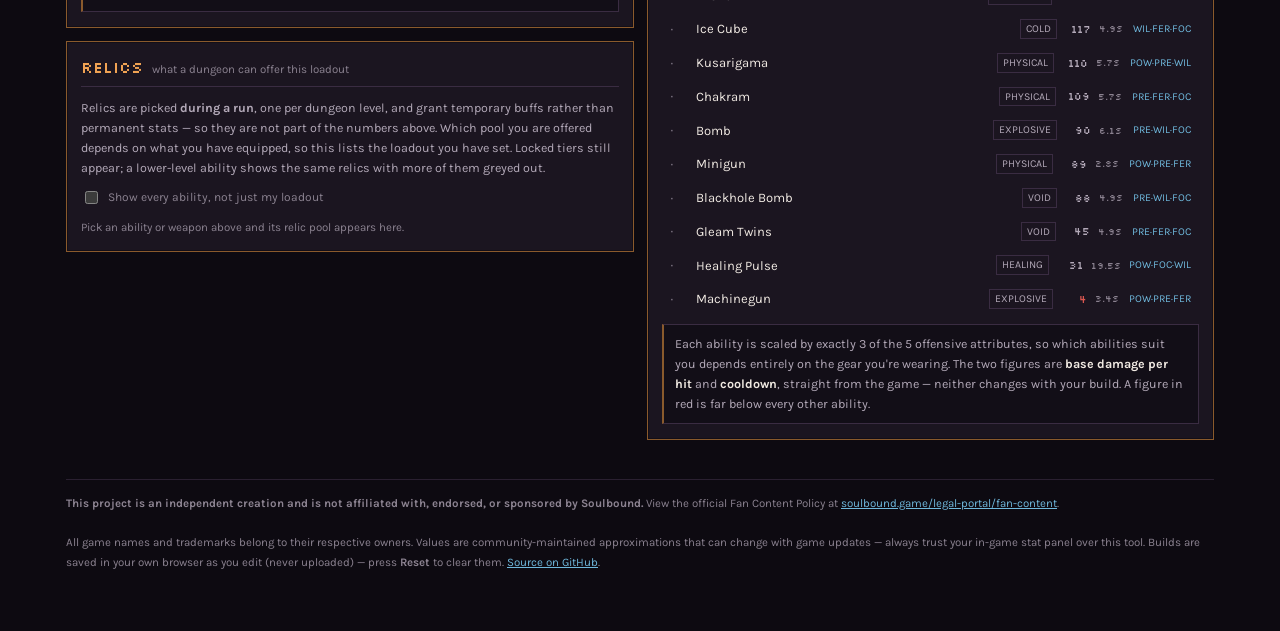
==== commit d783e1cf: "Fill the Back slot from the wiki The slot had one library entry and no catalogue coverage, so a Back" ====
--- a/index.html
+++ b/index.html
@@ -60,7 +60,7 @@
     <a href="/items">Items</a>
     <a href="/relics">Relics</a>
     <a href="/gaps">Gaps</a>
-    <a href="/gallery.html">Gallery</a>
+    <a href="/gallery">Gallery</a>
   </nav>
   <div class="tagline">Enter your gear, pick your abilities, and see which attributes actually scale your build &mdash; plus which abilities best fit the stats you already have. An independent fan project for <b>Soulbound: Online</b>.</div>
 
@@ -206,7 +206,7 @@
 </div>
 <div class="toast" id="toast" role="status" aria-live="polite"></div>
 
-<script src="data.js?v=3a790a31a4"></script>
-<script src="app.js?v=2a5a3d4fa8"></script>
+<script src="data.js?v=3353873cf3"></script>
+<script src="app.js?v=b7ec510c45"></script>
 </body>
 </html>
